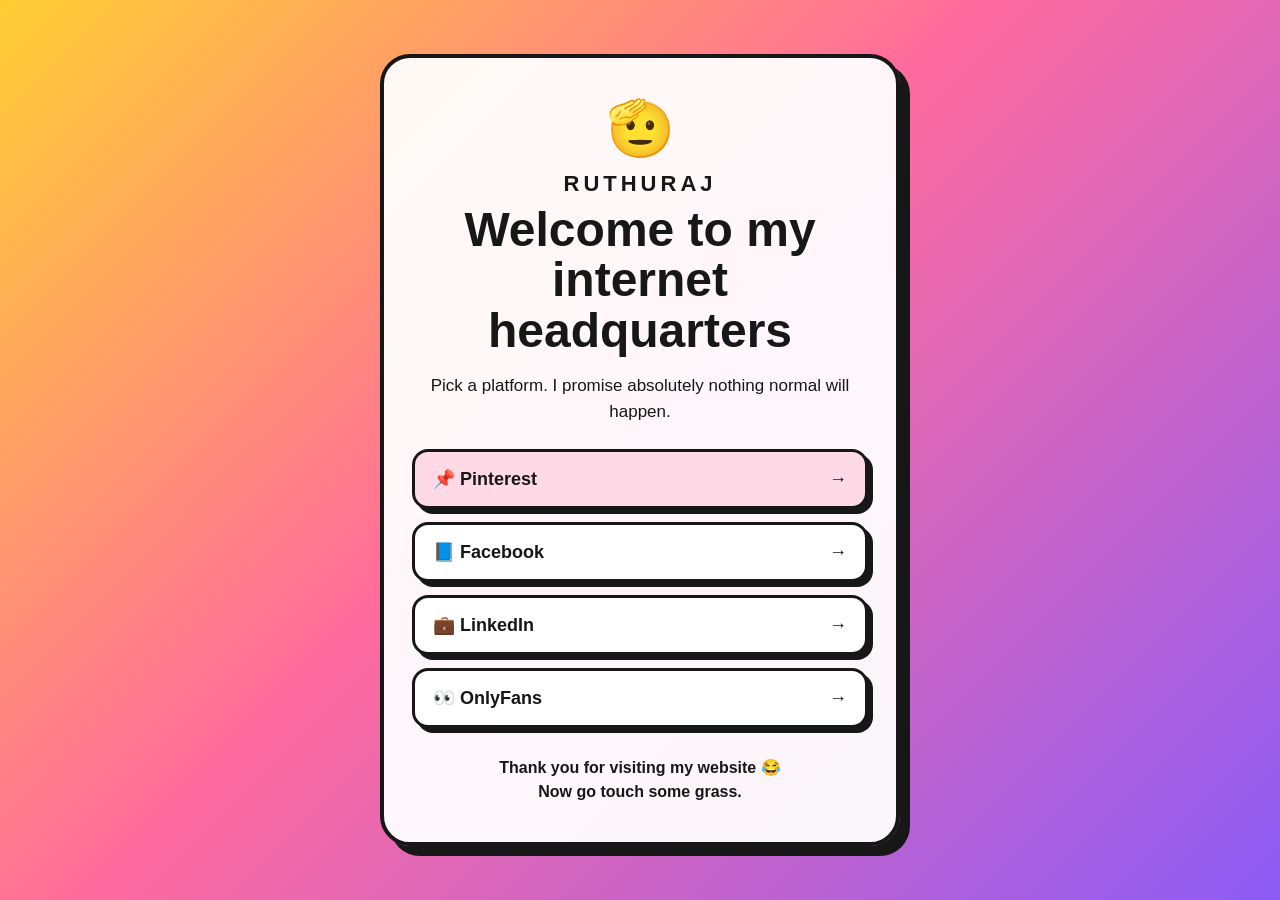
==== index.html @ cefe251a "Add files via upload" ====
<!DOCTYPE html>
<html lang="en">
<head>
<meta charset="UTF-8">
<meta name="viewport" content="width=device-width, initial-scale=1.0">
<title>Oops, You Found Me 😭</title>
<link rel="stylesheet" href="style.css">
</head>
<body>
<main class="card">
  <div class="emoji">🫡</div>
  <p class="name">RUTHURAJ</p>
  <h1>Welcome to my internet headquarters</h1>
  <p class="subtitle">Pick a platform. I promise absolutely nothing normal will happen.</p>

  <a class="platform pinterest" href="https://pin.it/7q1I1UiJK">📌 Pinterest <span>→</span></a>
  <a class="platform" href="facebook.html">📘 Facebook <span>→</span></a>
  <a class="platform" href="linkedin.html">💼 LinkedIn <span>→</span></a>
  <a class="platform" href="onlyfans.html">👀 OnlyFans <span>→</span></a>

  <p class="thanks">Thank you for visiting my website 😂<br>Now go touch some grass.</p>
</main>
</body>
</html>
---- style.css ----
*{box-sizing:border-box}
body{margin:0;min-height:100vh;display:flex;align-items:center;justify-content:center;padding:24px;background:linear-gradient(135deg,#ffcf33,#ff6b9d 45%,#8b5cf6);font-family:Arial,Helvetica,sans-serif;color:#171717}
.card{width:min(520px,100%);padding:38px 28px;text-align:center;background:rgba(255,255,255,.94);border:4px solid #171717;border-radius:30px;box-shadow:10px 10px 0 #171717}
.emoji{font-size:55px;margin-bottom:10px}
h1{font-size:clamp(30px,7vw,48px);line-height:1.05;margin:8px 0 14px;font-weight:900}
.name{font-size:22px;font-weight:900;letter-spacing:4px;margin:0 0 6px;text-transform:uppercase}.subtitle{font-size:17px;line-height:1.5;margin-bottom:25px}
.platform,.back{display:flex;align-items:center;justify-content:space-between;text-decoration:none;color:#171717;background:#fff;border:3px solid #171717;border-radius:16px;padding:16px 18px;margin:13px 0;font-weight:800;font-size:18px;box-shadow:5px 5px 0 #171717;transition:.15s}
.platform:hover,.back:hover{transform:translate(3px,3px);box-shadow:2px 2px 0 #171717}
.pinterest{background:#ffd9e5}
.thanks{margin:28px 0 0;font-weight:700;line-height:1.5}
.message-card p{font-size:18px;margin:18px 0 28px}
.back{justify-content:center}
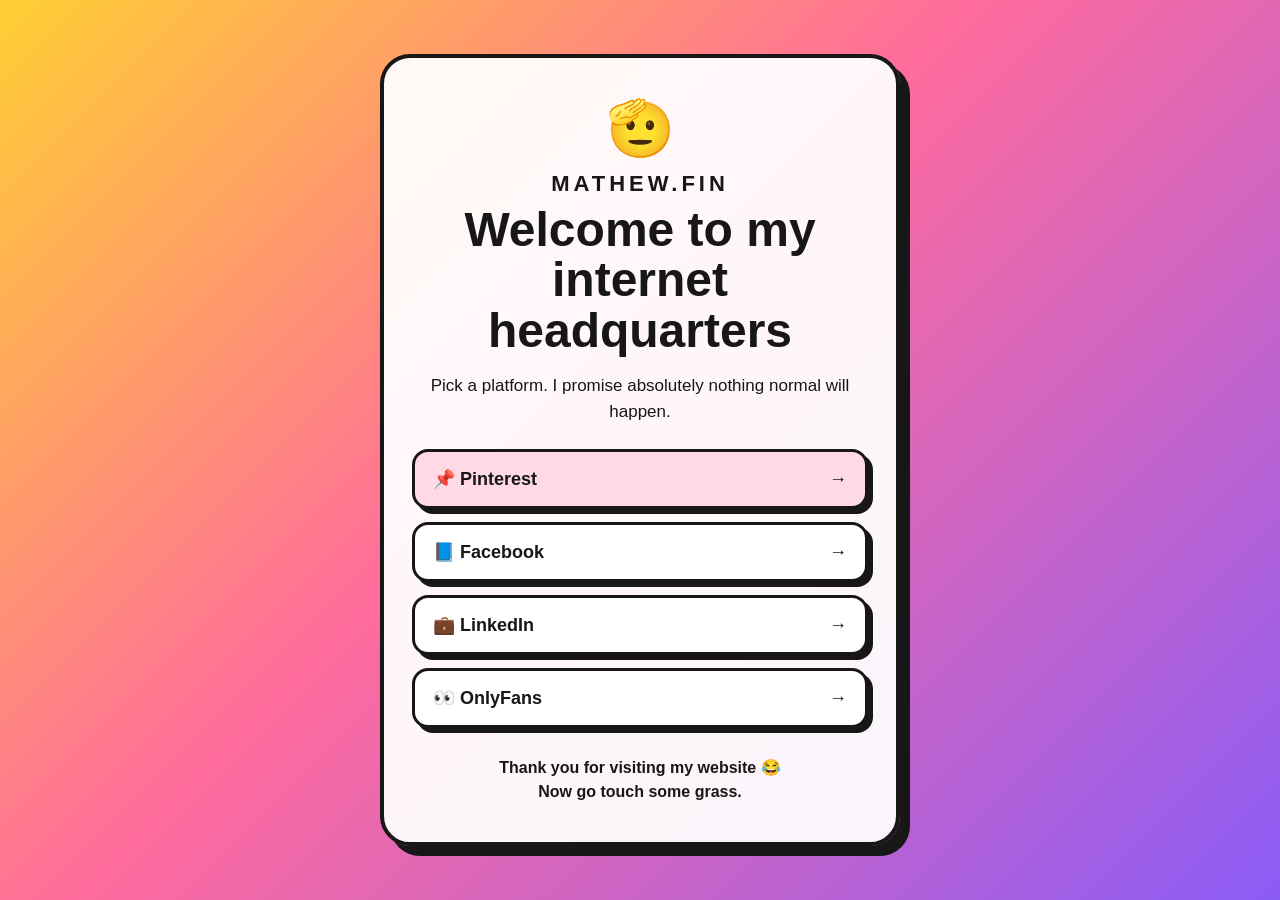
==== commit 8a54cef7: "Update index.html" ====
--- a/index.html
+++ b/index.html
@@ -9,7 +9,7 @@
 <body>
 <main class="card">
   <div class="emoji">🫡</div>
-  <p class="name">RUTHURAJ</p>
+  <p class="name">MATHEW.FIN</p>
   <h1>Welcome to my internet headquarters</h1>
   <p class="subtitle">Pick a platform. I promise absolutely nothing normal will happen.</p>
 
